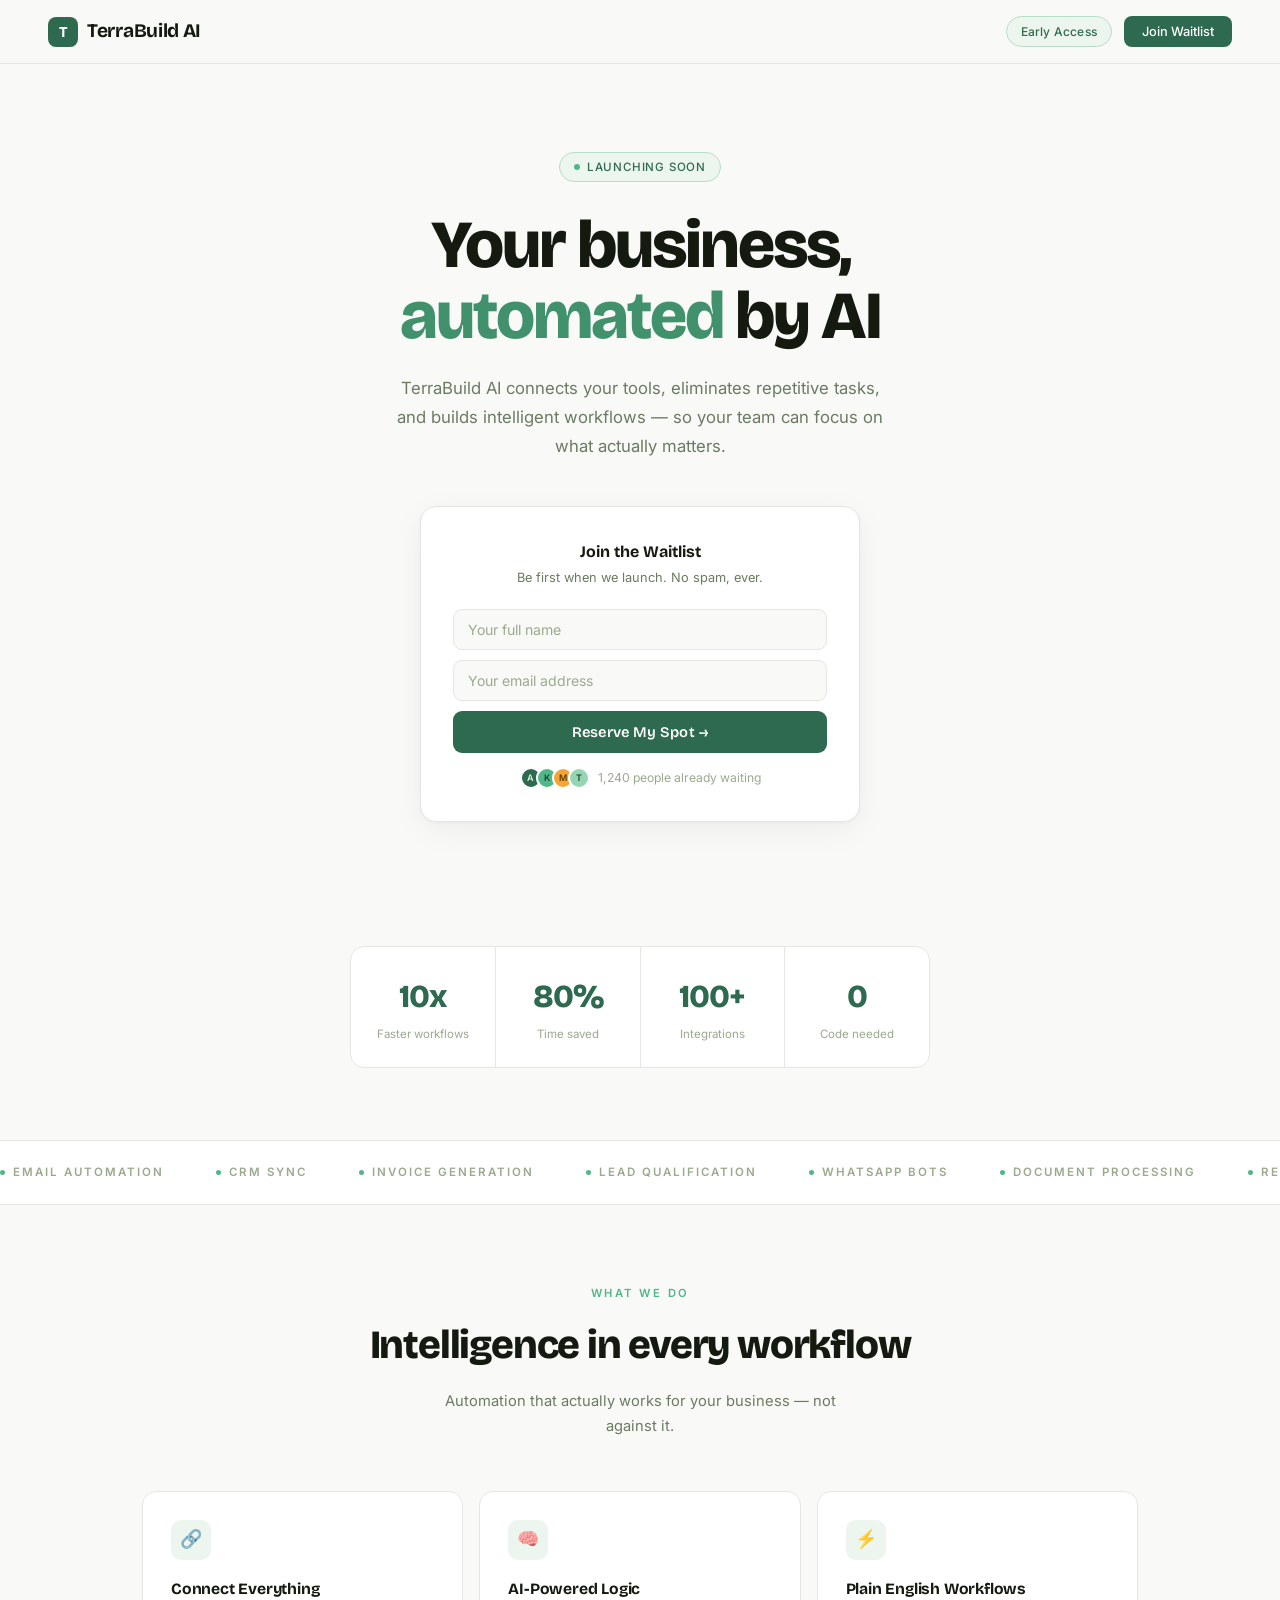
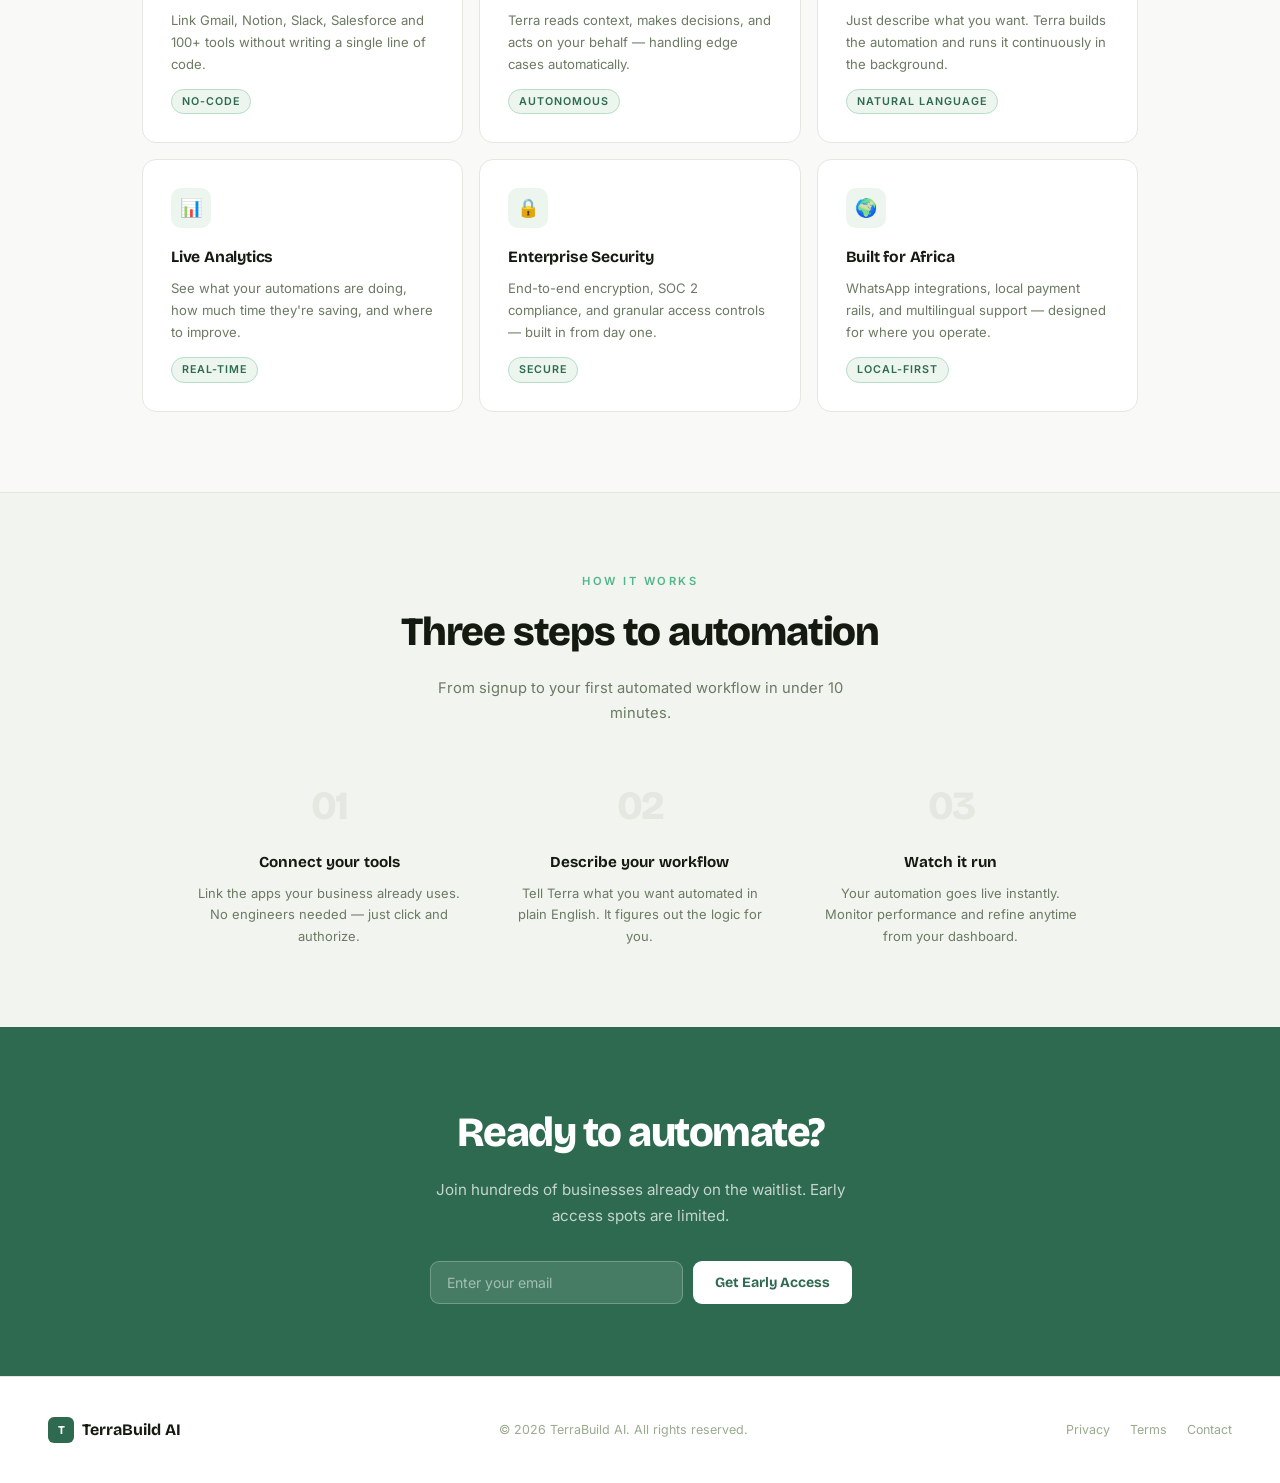
==== index.html @ 0f8e28dc "Add files via upload" ====
<!DOCTYPE html>
<html lang="en">
<head>
<meta charset="UTF-8">
<meta name="viewport" content="width=device-width, initial-scale=1.0">
<title>TerraBuild AI</title>
<link href="https://fonts.googleapis.com/css2?family=Inter:wght@300;400;500;600&family=Bricolage+Grotesque:wght@400;500;600;700;800&display=swap" rel="stylesheet">
<link rel="stylesheet" type="text/css" href="style.css">
</head>
<body>

<!-- NAV -->
<nav>
  <div class="logo">
    <div class="logo-mark">T</div>
    TerraBuild AI
  </div>
  <div class="nav-right">
    <div class="nav-badge">Early Access</div>
    <button class="nav-cta" onclick="document.getElementById('nameInput').focus()">Join Waitlist</button>
  </div>
</nav>

<!-- HERO -->
<section class="hero">
  <div class="hero-eyebrow">
    <span class="eyebrow-dot"></span>
    Launching Soon
  </div>
  <h1>Your business,<br><em>automated</em> by AI</h1>
  <p class="hero-sub">TerraBuild AI connects your tools, eliminates repetitive tasks, and builds intelligent workflows — so your team can focus on what actually matters.</p>

  <div class="waitlist">
    <div id="formContent">
      <div class="wl-title">Join the Waitlist</div>
      <div class="wl-sub">Be first when we launch. No spam, ever.</div>
      <input class="wl-input" type="text" id="nameInput" placeholder="Your full name" />
      <input class="wl-input" type="email" id="emailInput" placeholder="Your email address" />
      <button class="wl-btn" onclick="joinWaitlist()">Reserve My Spot →</button>
      <div class="wl-proof">
        <div class="avs">
          <div class="av av1">A</div>
          <div class="av av2">K</div>
          <div class="av av3">M</div>
          <div class="av av4">T</div>
        </div>
        <span id="countDisplay">1,240 people already waiting</span>
      </div>
    </div>
    <div class="success" id="successMsg">
      <div class="success-icon">🌱</div>
      <h3>You're on the list!</h3>
      <p>Welcome to TerraBuild AI. We'll reach out as soon as early access is ready for you.</p>
    </div>
  </div>
</section>

<!-- STATS -->
<div class="stats">
  <div class="stat"><div class="stat-n">10x</div><div class="stat-l">Faster workflows</div></div>
  <div class="stat"><div class="stat-n">80%</div><div class="stat-l">Time saved</div></div>
  <div class="stat"><div class="stat-n">100+</div><div class="stat-l">Integrations</div></div>
  <div class="stat"><div class="stat-n">0</div><div class="stat-l">Code needed</div></div>
</div>

<!-- LOGOS MARQUEE -->
<div class="logos-row">
  <div class="logos-track">
    <div class="logo-chip"><span class="lc-dot"></span>Email Automation</div>
    <div class="logo-chip"><span class="lc-dot"></span>CRM Sync</div>
    <div class="logo-chip"><span class="lc-dot"></span>Invoice Generation</div>
    <div class="logo-chip"><span class="lc-dot"></span>Lead Qualification</div>
    <div class="logo-chip"><span class="lc-dot"></span>WhatsApp Bots</div>
    <div class="logo-chip"><span class="lc-dot"></span>Document Processing</div>
    <div class="logo-chip"><span class="lc-dot"></span>Report Scheduling</div>
    <div class="logo-chip"><span class="lc-dot"></span>Payment Automation</div>
    <div class="logo-chip"><span class="lc-dot"></span>Data Extraction</div>
    <div class="logo-chip"><span class="lc-dot"></span>Slack Alerts</div>
    <div class="logo-chip"><span class="lc-dot"></span>Email Automation</div>
    <div class="logo-chip"><span class="lc-dot"></span>CRM Sync</div>
    <div class="logo-chip"><span class="lc-dot"></span>Invoice Generation</div>
    <div class="logo-chip"><span class="lc-dot"></span>Lead Qualification</div>
    <div class="logo-chip"><span class="lc-dot"></span>WhatsApp Bots</div>
    <div class="logo-chip"><span class="lc-dot"></span>Document Processing</div>
    <div class="logo-chip"><span class="lc-dot"></span>Report Scheduling</div>
    <div class="logo-chip"><span class="lc-dot"></span>Payment Automation</div>
    <div class="logo-chip"><span class="lc-dot"></span>Data Extraction</div>
    <div class="logo-chip"><span class="lc-dot"></span>Slack Alerts</div>
  </div>
</div>

<!-- FEATURES -->
<section class="features">
  <div class="section-tag">What we do</div>
  <div class="section-h">Intelligence in every workflow</div>
  <div class="section-p">Automation that actually works for your business — not against it.</div>
  <div class="grid">
    <div class="card">
      <div class="card-icon">🔗</div>
      <h3>Connect Everything</h3>
      <p>Link Gmail, Notion, Slack, Salesforce and 100+ tools without writing a single line of code.</p>
      <span class="card-tag">No-code</span>
    </div>
    <div class="card">
      <div class="card-icon">🧠</div>
      <h3>AI-Powered Logic</h3>
      <p>Terra reads context, makes decisions, and acts on your behalf — handling edge cases automatically.</p>
      <span class="card-tag">Autonomous</span>
    </div>
    <div class="card">
      <div class="card-icon">⚡</div>
      <h3>Plain English Workflows</h3>
      <p>Just describe what you want. Terra builds the automation and runs it continuously in the background.</p>
      <span class="card-tag">Natural Language</span>
    </div>
    <div class="card">
      <div class="card-icon">📊</div>
      <h3>Live Analytics</h3>
      <p>See what your automations are doing, how much time they're saving, and where to improve.</p>
      <span class="card-tag">Real-time</span>
    </div>
    <div class="card">
      <div class="card-icon">🔒</div>
      <h3>Enterprise Security</h3>
      <p>End-to-end encryption, SOC 2 compliance, and granular access controls — built in from day one.</p>
      <span class="card-tag">Secure</span>
    </div>
    <div class="card">
      <div class="card-icon">🌍</div>
      <h3>Built for Africa</h3>
      <p>WhatsApp integrations, local payment rails, and multilingual support — designed for where you operate.</p>
      <span class="card-tag">Local-first</span>
    </div>
  </div>
</section>

<!-- HOW IT WORKS -->
<section class="how">
  <div class="section-tag" style="text-align:center">How it works</div>
  <div class="section-h">Three steps to automation</div>
  <div class="section-p" style="margin-bottom:48px">From signup to your first automated workflow in under 10 minutes.</div>
  <div class="steps">
    <div class="step">
      <div class="step-num">01</div>
      <h4>Connect your tools</h4>
      <p>Link the apps your business already uses. No engineers needed — just click and authorize.</p>
    </div>
    <div class="step">
      <div class="step-num">02</div>
      <h4>Describe your workflow</h4>
      <p>Tell Terra what you want automated in plain English. It figures out the logic for you.</p>
    </div>
    <div class="step">
      <div class="step-num">03</div>
      <h4>Watch it run</h4>
      <p>Your automation goes live instantly. Monitor performance and refine anytime from your dashboard.</p>
    </div>
  </div>
</section>

<!-- CTA BAND -->
<section class="cta-band">
  <h2>Ready to automate?</h2>
  <p>Join hundreds of businesses already on the waitlist. Early access spots are limited.</p>
  <div class="cta-input-row">
    <input class="cta-input" type="email" id="ctaEmail" placeholder="Enter your email" />
    <button class="cta-go" onclick="joinCTA()">Get Early Access</button>
  </div>
  <p id="ctaMsg" style="margin-top:14px;font-size:0.8rem;color:rgba(255,255,255,0.7);display:none">✓ You're on the list!</p>
</section>

<!-- FOOTER -->
<footer>
  <div class="ft-logo">
    <div class="ft-logo-mark">T</div>
    TerraBuild AI
  </div>
  <p>© 2026 TerraBuild AI. All rights reserved.</p>
  <div class="ft-links">
    <a href="#">Privacy</a>
    <a href="#">Terms</a>
    <a href="#">Contact</a>
  </div>
</footer>

<script src="script.js"></script>
</body>
</html>
---- style.css ----
*{margin:0;padding:0;box-sizing:border-box}
:root{
  --bg:#f9faf8;
  --surface:#ffffff;
  --surface2:#f2f4f0;
  --border:#e4e8e0;
  --text:#141a10;
  --muted:#6b7a62;
  --faint:#9aaa8e;
  --accent:#2d6a4f;
  --accent-light:#52b788;
  --accent-bg:#edf5ef;
  --accent-mid:#40916c;
  --warm:#f4a535;
  --warm-bg:#fef6e4;
}
body{background:var(--bg);color:var(--text);font-family:'Inter',sans-serif;font-weight:400;overflow-x:hidden;line-height:1.6}

/* NAV */
nav{position:sticky;top:0;z-index:100;background:rgba(249,250,248,0.92);backdrop-filter:blur(16px);border-bottom:1px solid var(--border);padding:0 48px;height:64px;display:flex;align-items:center;justify-content:space-between}
.logo{font-family:'Bricolage Grotesque',sans-serif;font-weight:700;font-size:1.2rem;color:var(--text);display:flex;align-items:center;gap:9px;letter-spacing:-0.3px}
.logo-mark{width:30px;height:30px;background:var(--accent);border-radius:8px;display:flex;align-items:center;justify-content:center;color:#fff;font-size:15px;font-weight:700}
.nav-right{display:flex;align-items:center;gap:12px}
.nav-badge{background:var(--accent-bg);color:var(--accent);border:1px solid #b7ddc8;padding:5px 14px;border-radius:999px;font-size:0.75rem;font-weight:500;letter-spacing:0.2px}
.nav-cta{background:var(--accent);color:#fff;border:none;padding:8px 18px;border-radius:8px;font-family:'Inter',sans-serif;font-size:0.8rem;font-weight:500;cursor:pointer;transition:background 0.2s}
.nav-cta:hover{background:var(--accent-mid)}

/* HERO */
.hero{max-width:780px;margin:0 auto;padding:88px 32px 64px;text-align:center}
.hero-eyebrow{display:inline-flex;align-items:center;gap:7px;background:var(--accent-bg);border:1px solid #b7ddc8;color:var(--accent);padding:5px 14px;border-radius:999px;font-size:0.72rem;font-weight:500;letter-spacing:0.8px;text-transform:uppercase;margin-bottom:28px}
.eyebrow-dot{width:6px;height:6px;background:var(--accent-light);border-radius:50%;animation:pulse 2s ease-in-out infinite}
@keyframes pulse{0%,100%{opacity:1;transform:scale(1)}50%{opacity:0.5;transform:scale(0.8)}}
h1{font-family:'Bricolage Grotesque',sans-serif;font-weight:800;font-size:clamp(2.6rem,6vw,4.2rem);line-height:1.05;letter-spacing:-2px;color:var(--text);margin-bottom:22px}
h1 em{font-style:normal;color:var(--accent-mid)}
.hero-sub{font-size:1.05rem;color:var(--muted);max-width:500px;margin:0 auto 44px;line-height:1.75;font-weight:400}

/* WAITLIST */
.waitlist{background:var(--surface);border:1px solid var(--border);border-radius:16px;padding:32px;max-width:440px;margin:0 auto;box-shadow:0 1px 3px rgba(0,0,0,0.04),0 8px 32px rgba(0,0,0,0.05)}
.wl-title{font-family:'Bricolage Grotesque',sans-serif;font-weight:700;font-size:1rem;color:var(--text);margin-bottom:4px}
.wl-sub{font-size:0.8rem;color:var(--muted);margin-bottom:20px}
.wl-input{width:100%;background:var(--bg);border:1px solid var(--border);border-radius:9px;padding:11px 14px;font-family:'Inter',sans-serif;font-size:0.88rem;color:var(--text);outline:none;transition:border-color 0.2s,box-shadow 0.2s;margin-bottom:10px;display:block}
.wl-input:focus{border-color:var(--accent-light);box-shadow:0 0 0 3px rgba(82,183,136,0.15)}
.wl-input::placeholder{color:var(--faint)}
.wl-btn{width:100%;background:var(--accent);color:#fff;border:none;border-radius:9px;padding:12px;font-family:'Bricolage Grotesque',sans-serif;font-weight:600;font-size:0.92rem;cursor:pointer;transition:background 0.2s,transform 0.15s;letter-spacing:0.1px}
.wl-btn:hover{background:var(--accent-mid);transform:translateY(-1px)}
.wl-btn:active{transform:translateY(0)}
.wl-proof{margin-top:14px;display:flex;align-items:center;justify-content:center;gap:8px;font-size:0.76rem;color:var(--faint)}
.avs{display:flex}
.av{width:22px;height:22px;border-radius:50%;border:2px solid var(--surface);font-size:9px;display:flex;align-items:center;justify-content:center;font-weight:600;margin-left:-6px}
.av:first-child{margin-left:0}
.av1{background:#2d6a4f;color:#d8f3dc}
.av2{background:#52b788;color:#1b4332}
.av3{background:#f4a535;color:#5c3d02}
.av4{background:#95d5b2;color:#1b4332}
.success{display:none;text-align:center;padding:8px 0;animation:fadeUp 0.4s ease both}
.success-icon{font-size:2.2rem;margin-bottom:12px}
.success h3{font-family:'Bricolage Grotesque',sans-serif;font-weight:700;color:var(--accent);margin-bottom:7px;font-size:1.05rem}
.success p{font-size:0.83rem;color:var(--muted);line-height:1.65}
@keyframes fadeUp{from{opacity:0;transform:translateY(12px)}to{opacity:1;transform:translateY(0)}}

/* STATS */
.stats{display:flex;justify-content:center;gap:0;max-width:580px;margin:60px auto 0;background:var(--surface);border:1px solid var(--border);border-radius:14px;overflow:hidden}
.stat{flex:1;text-align:center;padding:24px 16px;border-right:1px solid var(--border)}
.stat:last-child{border-right:none}
.stat-n{font-family:'Bricolage Grotesque',sans-serif;font-weight:800;font-size:2rem;letter-spacing:-1px;color:var(--accent)}
.stat-l{font-size:0.72rem;color:var(--faint);margin-top:3px;font-weight:400}

/* LOGOS ROW */
.logos-row{border-top:1px solid var(--border);border-bottom:1px solid var(--border);padding:22px 0;overflow:hidden;background:var(--surface);margin-top:72px}
.logos-track{display:flex;gap:52px;animation:marquee 22s linear infinite;white-space:nowrap;align-items:center}
.logo-chip{font-family:'Inter',sans-serif;font-size:0.72rem;font-weight:600;letter-spacing:2px;text-transform:uppercase;color:var(--faint);flex-shrink:0;display:flex;align-items:center;gap:8px}
.lc-dot{width:5px;height:5px;background:var(--accent-light);border-radius:50%}
@keyframes marquee{from{transform:translateX(0)}to{transform:translateX(-50%)}}

/* FEATURES */
.features{max-width:1060px;margin:0 auto;padding:80px 32px}
.section-tag{text-align:center;font-size:0.7rem;font-weight:600;letter-spacing:2.5px;text-transform:uppercase;color:var(--accent-light);margin-bottom:10px}
.section-h{text-align:center;font-family:'Bricolage Grotesque',sans-serif;font-weight:800;font-size:clamp(1.7rem,3.5vw,2.5rem);letter-spacing:-1.2px;color:var(--text);margin-bottom:12px}
.section-p{text-align:center;color:var(--muted);font-size:0.92rem;max-width:440px;margin:0 auto 52px;line-height:1.7}
.grid{display:grid;grid-template-columns:repeat(auto-fit,minmax(290px,1fr));gap:16px}
.card{background:var(--surface);border:1px solid var(--border);border-radius:14px;padding:28px;transition:box-shadow 0.2s,transform 0.2s,border-color 0.2s}
.card:hover{box-shadow:0 4px 24px rgba(45,106,79,0.08);transform:translateY(-3px);border-color:#b7ddc8}
.card-icon{width:40px;height:40px;border-radius:10px;background:var(--accent-bg);display:flex;align-items:center;justify-content:center;font-size:18px;margin-bottom:16px}
.card h3{font-family:'Bricolage Grotesque',sans-serif;font-weight:700;font-size:0.98rem;color:var(--text);margin-bottom:8px;letter-spacing:-0.2px}
.card p{font-size:0.82rem;color:var(--muted);line-height:1.68}
.card-tag{display:inline-block;margin-top:14px;font-size:0.67rem;font-weight:600;letter-spacing:1px;text-transform:uppercase;color:var(--accent);background:var(--accent-bg);padding:3px 10px;border-radius:999px;border:1px solid #b7ddc8}

/* HOW IT WORKS */
.how{background:var(--surface2);padding:80px 32px;border-top:1px solid var(--border)}
.steps{display:grid;grid-template-columns:repeat(auto-fit,minmax(220px,1fr));gap:32px;max-width:900px;margin:0 auto}
.step{text-align:center;padding:0 8px}
.step-num{font-family:'Bricolage Grotesque',sans-serif;font-weight:800;font-size:2.5rem;color:var(--border);letter-spacing:-2px;margin-bottom:12px}
.step h4{font-family:'Bricolage Grotesque',sans-serif;font-weight:700;font-size:0.95rem;color:var(--text);margin-bottom:8px}
.step p{font-size:0.81rem;color:var(--muted);line-height:1.65}

/* CTA BAND */
.cta-band{background:var(--accent);padding:72px 32px;text-align:center}
.cta-band h2{font-family:'Bricolage Grotesque',sans-serif;font-weight:800;font-size:clamp(1.8rem,4vw,2.6rem);color:#fff;letter-spacing:-1.5px;margin-bottom:12px}
.cta-band p{color:rgba(255,255,255,0.72);font-size:0.95rem;max-width:420px;margin:0 auto 32px;line-height:1.7}
.cta-input-row{display:flex;gap:10px;max-width:420px;margin:0 auto}
.cta-input{flex:1;background:rgba(255,255,255,0.12);border:1px solid rgba(255,255,255,0.25);border-radius:9px;padding:12px 16px;color:#fff;font-family:'Inter',sans-serif;font-size:0.88rem;outline:none}
.cta-input::placeholder{color:rgba(255,255,255,0.5)}
.cta-input:focus{border-color:rgba(255,255,255,0.6)}
.cta-go{background:#fff;color:var(--accent);border:none;border-radius:9px;padding:12px 22px;font-family:'Bricolage Grotesque',sans-serif;font-weight:700;font-size:0.88rem;cursor:pointer;white-space:nowrap;transition:opacity 0.2s}
.cta-go:hover{opacity:0.9}

/* FOOTER */
footer{background:var(--surface);border-top:1px solid var(--border);padding:40px 48px;display:flex;align-items:center;justify-content:space-between;flex-wrap:wrap;gap:16px}
.ft-logo{font-family:'Bricolage Grotesque',sans-serif;font-weight:700;font-size:1rem;color:var(--text);display:flex;align-items:center;gap:8px}
.ft-logo-mark{width:26px;height:26px;background:var(--accent);border-radius:6px;display:flex;align-items:center;justify-content:center;color:#fff;font-size:12px;font-weight:700}
footer p{font-size:0.78rem;color:var(--faint)}
.ft-links{display:flex;gap:20px}
.ft-links a{font-size:0.78rem;color:var(--faint);text-decoration:none}
.ft-links a:hover{color:var(--accent)}
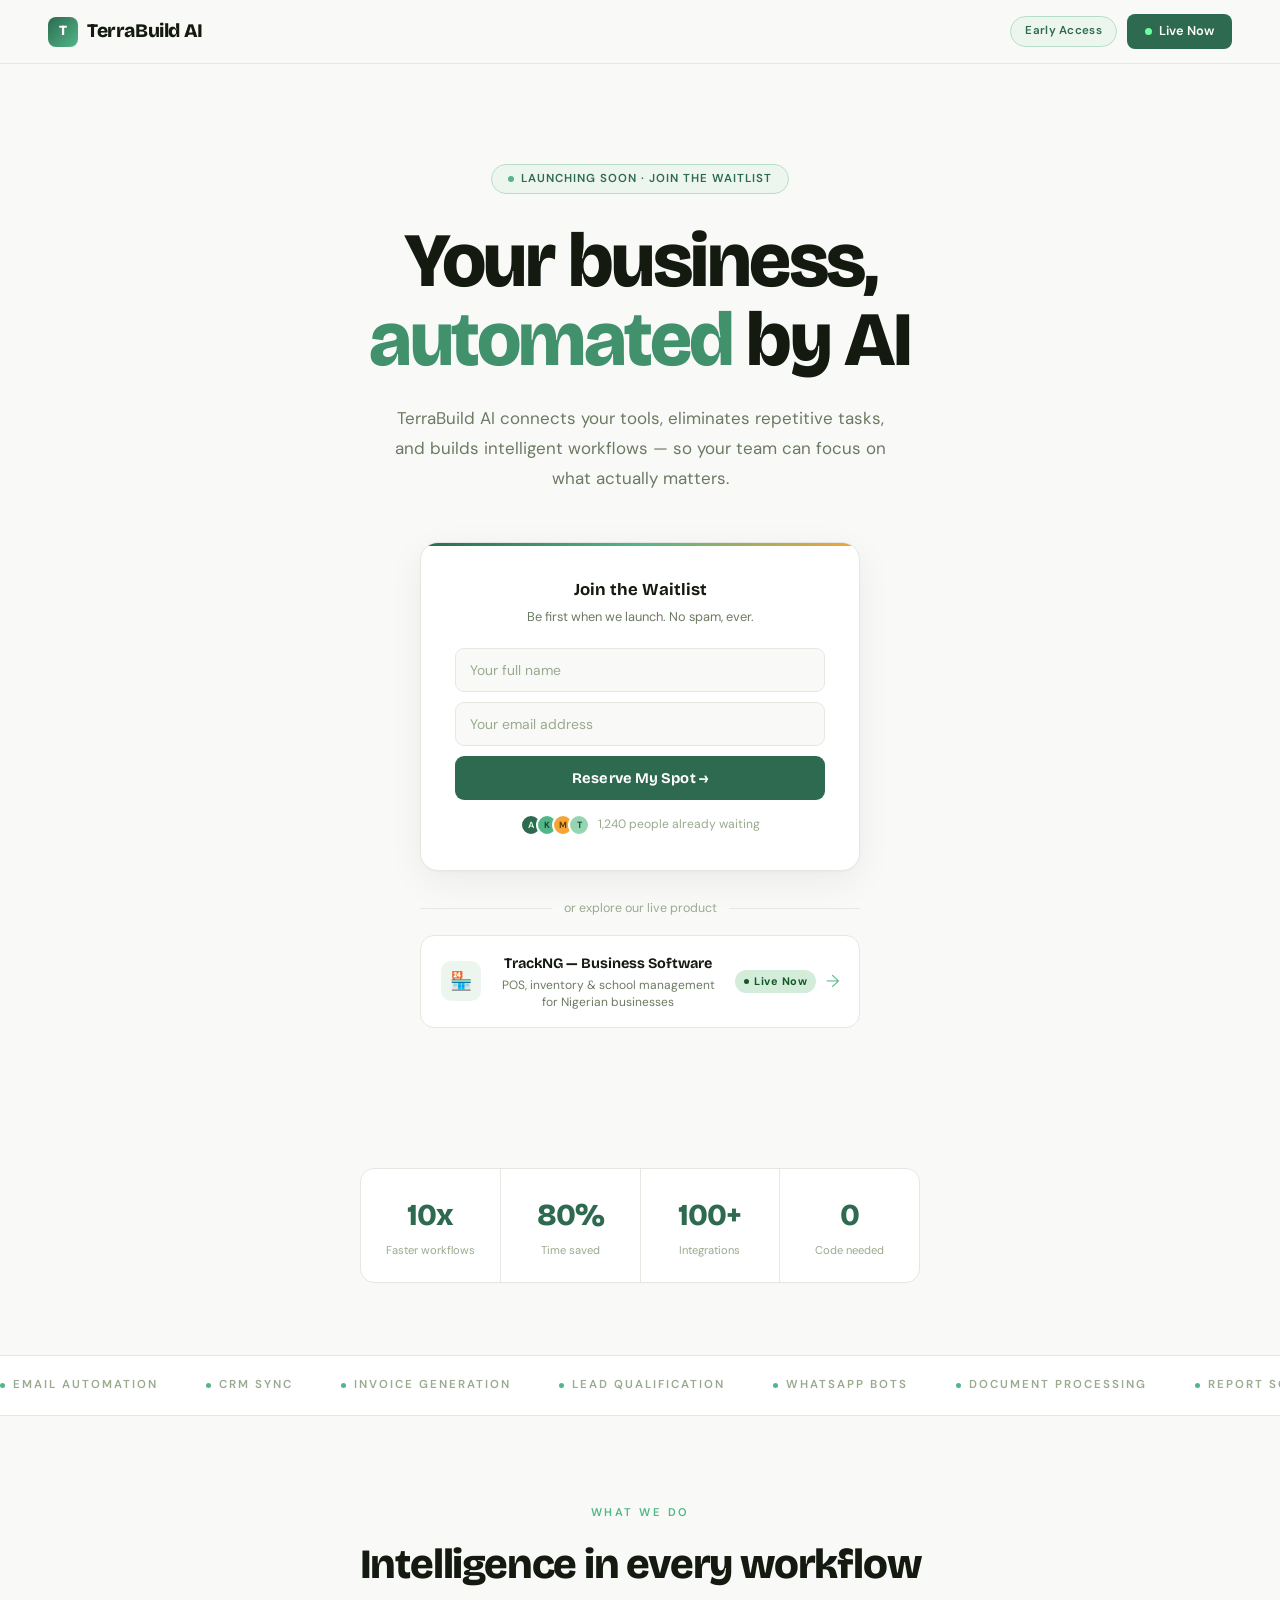
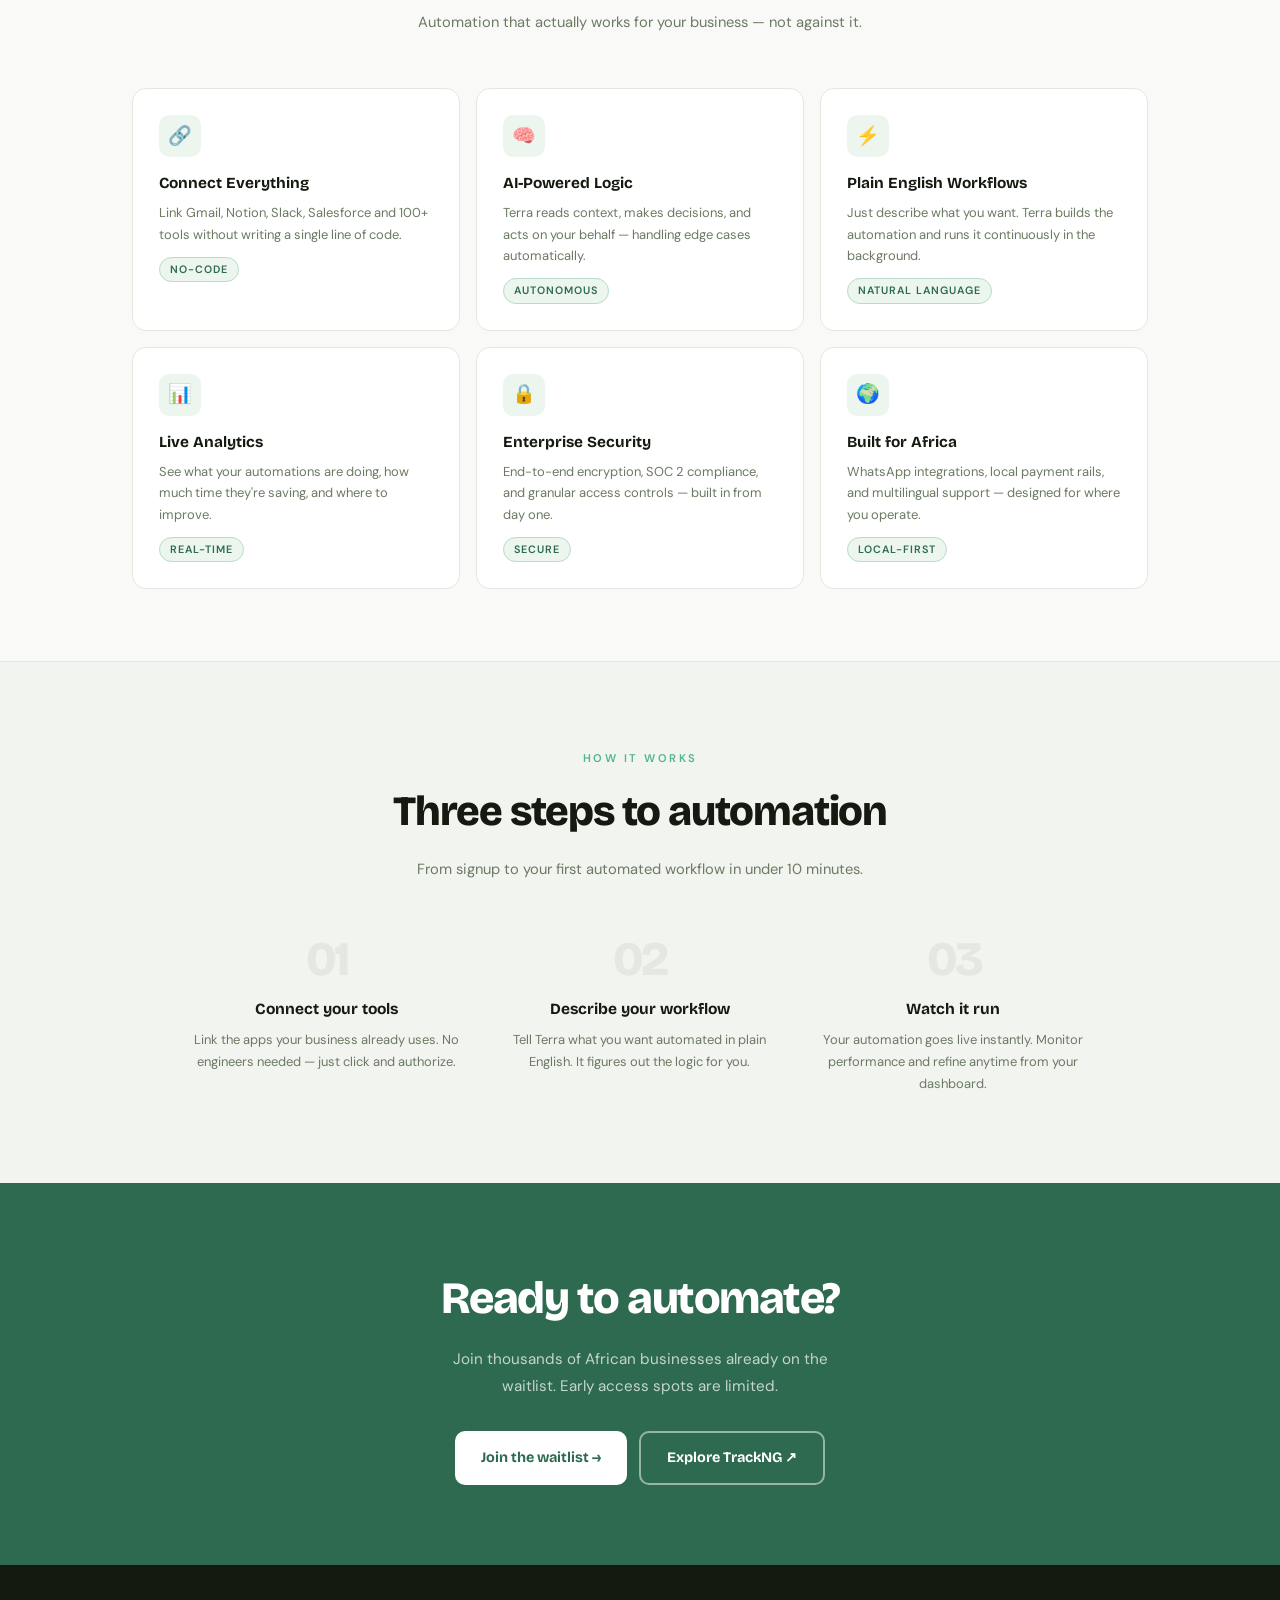
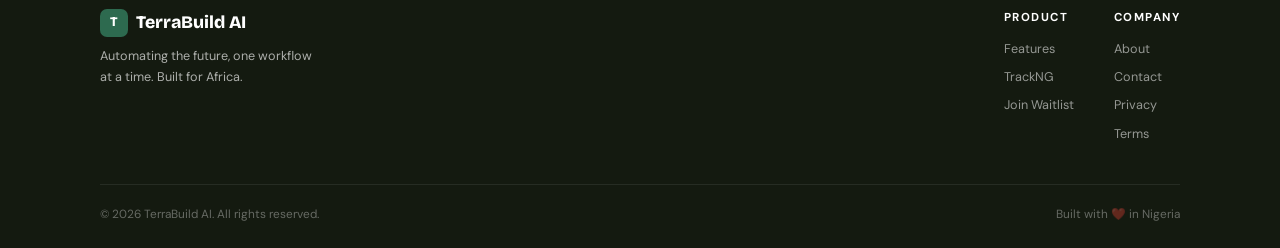
==== commit d7eb5daa: "Add files via upload" ====
--- a/index.html
+++ b/index.html
@@ -3,21 +3,172 @@
 <head>
 <meta charset="UTF-8">
 <meta name="viewport" content="width=device-width, initial-scale=1.0">
-<title>TerraBuild AI</title>
-<link href="https://fonts.googleapis.com/css2?family=Inter:wght@300;400;500;600&family=Bricolage+Grotesque:wght@400;500;600;700;800&display=swap" rel="stylesheet">
-<link rel="stylesheet" type="text/css" href="style.css">
+<title>TerraBuild AI — Automate Everything</title>
+<meta name="description" content="TerraBuild AI connects your tools, eliminates repetitive tasks, and builds intelligent workflows for African businesses.">
+<link href="https://fonts.googleapis.com/css2?family=Bricolage+Grotesque:wght@400;500;600;700;800&family=DM+Sans:wght@300;400;500&display=swap" rel="stylesheet">
+<style>
+*{margin:0;padding:0;box-sizing:border-box}
+:root{
+  --bg:#f9faf8;
+  --surface:#ffffff;
+  --surface2:#f2f4f0;
+  --border:#e4e8e0;
+  --text:#141a10;
+  --muted:#6b7a62;
+  --faint:#9aaa8e;
+  --accent:#2d6a4f;
+  --accent-light:#52b788;
+  --accent-bg:#edf5ef;
+  --accent-mid:#40916c;
+  --warm:#f4a535;
+  --warm-bg:#fef6e4;
+}
+html{scroll-behavior:smooth}
+body{background:var(--bg);color:var(--text);font-family:'DM Sans',sans-serif;font-weight:400;overflow-x:hidden;line-height:1.6;min-height:100vh}
+
+/* ── NAV ── */
+nav{position:sticky;top:0;z-index:100;background:rgba(249,250,248,0.93);backdrop-filter:blur(18px);border-bottom:1px solid var(--border);padding:0 48px;height:64px;display:flex;align-items:center;justify-content:space-between}
+.logo{font-family:'Bricolage Grotesque',sans-serif;font-weight:800;font-size:1.2rem;color:var(--text);display:flex;align-items:center;gap:9px;letter-spacing:-0.4px;text-decoration:none}
+.logo-mark{width:30px;height:30px;background:linear-gradient(135deg,var(--accent),var(--accent-light));border-radius:8px;display:flex;align-items:center;justify-content:center;color:#fff;font-size:14px;font-weight:800}
+.nav-right{display:flex;align-items:center;gap:10px}
+.nav-badge{background:var(--accent-bg);color:var(--accent);border:1px solid #b7ddc8;padding:5px 14px;border-radius:999px;font-size:0.72rem;font-weight:600;letter-spacing:.3px}
+.nav-live{background:var(--accent);color:#fff;padding:7px 18px;border-radius:8px;font-size:0.8rem;font-weight:600;text-decoration:none;transition:background .2s,transform .15s;display:flex;align-items:center;gap:7px}
+.nav-live:hover{background:var(--accent-mid);transform:translateY(-1px)}
+.live-dot{width:7px;height:7px;background:#6effa0;border-radius:50%;animation:blink 1.5s infinite}
+@keyframes blink{0%,100%{opacity:1}50%{opacity:0.3}}
+
+/* ── HERO ── */
+.hero{max-width:820px;margin:0 auto;padding:100px 32px 80px;text-align:center}
+.hero-eyebrow{display:inline-flex;align-items:center;gap:7px;background:var(--accent-bg);border:1px solid #b7ddc8;color:var(--accent);padding:5px 16px;border-radius:999px;font-size:0.72rem;font-weight:600;letter-spacing:1px;text-transform:uppercase;margin-bottom:28px;animation:fadeUp .6s ease both}
+.eyebrow-dot{width:6px;height:6px;background:var(--accent-light);border-radius:50%;animation:pulse 2s ease-in-out infinite}
+@keyframes pulse{0%,100%{opacity:1;transform:scale(1)}50%{opacity:0.4;transform:scale(0.75)}}
+h1{font-family:'Bricolage Grotesque',sans-serif;font-weight:800;font-size:clamp(2.8rem,7vw,4.8rem);line-height:1.02;letter-spacing:-2.5px;color:var(--text);margin-bottom:24px;animation:fadeUp .6s .08s ease both}
+h1 em{font-style:normal;color:var(--accent-mid)}
+.hero-sub{font-size:1.06rem;color:var(--muted);max-width:520px;margin:0 auto 48px;line-height:1.78;font-weight:400;animation:fadeUp .6s .16s ease both}
+@keyframes fadeUp{from{opacity:0;transform:translateY(18px)}to{opacity:1;transform:translateY(0)}}
+
+/* ── WAITLIST CARD ── */
+.wl-wrap{animation:fadeUp .6s .24s ease both;max-width:440px;margin:0 auto}
+.wl-card{background:var(--surface);border:1px solid var(--border);border-radius:18px;padding:34px;box-shadow:0 1px 3px rgba(0,0,0,0.04),0 10px 36px rgba(0,0,0,0.06);position:relative;overflow:hidden}
+.wl-card::before{content:'';position:absolute;top:0;left:0;right:0;height:3px;background:linear-gradient(90deg,var(--accent),var(--accent-light),var(--warm))}
+.wl-title{font-family:'Bricolage Grotesque',sans-serif;font-weight:700;font-size:1.05rem;color:var(--text);margin-bottom:4px}
+.wl-sub{font-size:0.8rem;color:var(--muted);margin-bottom:20px}
+.wl-input{width:100%;background:var(--bg);border:1px solid var(--border);border-radius:9px;padding:12px 14px;font-family:'DM Sans',sans-serif;font-size:0.87rem;color:var(--text);outline:none;transition:border-color .2s,box-shadow .2s;margin-bottom:10px;display:block}
+.wl-input:focus{border-color:var(--accent-light);box-shadow:0 0 0 3px rgba(82,183,136,0.14)}
+.wl-input::placeholder{color:var(--faint)}
+.wl-btn{width:100%;background:var(--accent);color:#fff;border:none;border-radius:9px;padding:13px;font-family:'Bricolage Grotesque',sans-serif;font-weight:700;font-size:0.92rem;cursor:pointer;transition:background .2s,transform .15s;letter-spacing:.1px}
+.wl-btn:hover{background:var(--accent-mid);transform:translateY(-1px)}
+.wl-proof{margin-top:14px;display:flex;align-items:center;justify-content:center;gap:8px;font-size:0.76rem;color:var(--faint)}
+.avs{display:flex}
+.av{width:22px;height:22px;border-radius:50%;border:2px solid var(--surface);font-size:9px;display:flex;align-items:center;justify-content:center;font-weight:700;margin-left:-6px}
+.av:first-child{margin-left:0}
+.av1{background:var(--accent);color:#d8f3dc}.av2{background:var(--accent-light);color:#1b4332}.av3{background:var(--warm);color:#5c3d02}.av4{background:#95d5b2;color:#1b4332}
+.wl-success{display:none;text-align:center;padding:10px 0;animation:fadeUp .4s ease both}
+.success-icon{font-size:2.4rem;margin-bottom:12px}
+.wl-success h3{font-family:'Bricolage Grotesque',sans-serif;font-weight:700;color:var(--accent);margin-bottom:7px}
+.wl-success p{font-size:0.83rem;color:var(--muted);line-height:1.65}
+
+/* ── DIVIDER ── */
+.or-divider{text-align:center;margin:28px 0 0;font-size:0.78rem;color:var(--faint);display:flex;align-items:center;gap:12px;max-width:440px;margin:28px auto 0}
+.or-divider::before,.or-divider::after{content:'';flex:1;height:1px;background:var(--border)}
+
+/* ── LIVE CTA ── */
+.live-cta-wrap{max-width:440px;margin:16px auto 0;animation:fadeUp .6s .32s ease both}
+.live-cta{display:flex;align-items:center;justify-content:space-between;background:var(--surface);border:1.5px solid var(--border);border-radius:14px;padding:16px 20px;text-decoration:none;transition:border-color .2s,box-shadow .2s,transform .2s;gap:12px}
+.live-cta:hover{border-color:var(--accent-light);box-shadow:0 6px 24px rgba(45,106,79,0.1);transform:translateY(-2px)}
+.live-cta-left{display:flex;align-items:center;gap:12px}
+.live-cta-icon{width:40px;height:40px;background:var(--accent-bg);border-radius:10px;display:flex;align-items:center;justify-content:center;font-size:18px;flex-shrink:0}
+.live-cta-text h4{font-family:'Bricolage Grotesque',sans-serif;font-weight:700;font-size:0.9rem;color:var(--text);margin-bottom:2px}
+.live-cta-text p{font-size:0.75rem;color:var(--muted);line-height:1.4}
+.live-pill{background:#d4edda;color:#155724;font-size:0.68rem;font-weight:700;padding:3px 9px;border-radius:999px;letter-spacing:.5px;white-space:nowrap;display:flex;align-items:center;gap:5px}
+.live-arrow{color:var(--accent-light);font-size:1.1rem;font-weight:300;flex-shrink:0}
+
+/* ── STATS ── */
+.stats{display:flex;justify-content:center;max-width:560px;margin:60px auto 0;background:var(--surface);border:1px solid var(--border);border-radius:14px;overflow:hidden;animation:fadeUp .6s .4s ease both}
+.stat{flex:1;text-align:center;padding:22px 14px;border-right:1px solid var(--border)}
+.stat:last-child{border-right:none}
+.stat-n{font-family:'Bricolage Grotesque',sans-serif;font-weight:800;font-size:1.9rem;letter-spacing:-1px;color:var(--accent)}
+.stat-l{font-size:0.7rem;color:var(--faint);margin-top:3px}
+
+/* ── MARQUEE ── */
+.marquee-wrap{border-top:1px solid var(--border);border-bottom:1px solid var(--border);padding:20px 0;overflow:hidden;background:var(--surface);margin-top:72px}
+.marquee-track{display:flex;gap:48px;animation:marquee 24s linear infinite;white-space:nowrap;align-items:center}
+.logo-chip{font-size:0.72rem;font-weight:600;letter-spacing:2px;text-transform:uppercase;color:var(--faint);flex-shrink:0;display:flex;align-items:center;gap:8px}
+.lc-dot{width:5px;height:5px;background:var(--accent-light);border-radius:50%}
+@keyframes marquee{from{transform:translateX(0)}to{transform:translateX(-50%)}}
+
+/* ── FEATURES PREVIEW ── */
+.features-preview{padding:88px 32px 72px;max-width:1080px;margin:0 auto}
+.section-eyebrow{text-align:center;font-size:0.7rem;font-weight:600;letter-spacing:2.5px;text-transform:uppercase;color:var(--accent-light);margin-bottom:10px}
+.section-h{text-align:center;font-family:'Bricolage Grotesque',sans-serif;font-weight:800;font-size:clamp(1.8rem,3.5vw,2.6rem);letter-spacing:-1.2px;color:var(--text);margin-bottom:12px}
+.section-p{text-align:center;color:var(--muted);font-size:0.92rem;max-width:460px;margin:0 auto 52px;line-height:1.75}
+.features-grid{display:grid;grid-template-columns:repeat(auto-fit,minmax(280px,1fr));gap:16px}
+.feat-card{background:var(--surface);border:1px solid var(--border);border-radius:14px;padding:26px;transition:box-shadow .2s,transform .2s,border-color .2s}
+.feat-card:hover{box-shadow:0 4px 20px rgba(45,106,79,0.08);transform:translateY(-3px);border-color:#b7ddc8}
+.feat-icon{width:42px;height:42px;border-radius:10px;background:var(--accent-bg);display:flex;align-items:center;justify-content:center;font-size:19px;margin-bottom:14px}
+.feat-card h3{font-family:'Bricolage Grotesque',sans-serif;font-weight:700;font-size:0.96rem;color:var(--text);margin-bottom:7px}
+.feat-card p{font-size:0.81rem;color:var(--muted);line-height:1.65}
+.feat-tag{display:inline-block;margin-top:12px;font-size:0.67rem;font-weight:600;letter-spacing:1px;text-transform:uppercase;color:var(--accent);background:var(--accent-bg);padding:3px 10px;border-radius:999px;border:1px solid #b7ddc8}
+
+/* ── HOW IT WORKS ── */
+.how{background:var(--surface2);border-top:1px solid var(--border);padding:88px 32px}
+.how-inner{max-width:900px;margin:0 auto}
+.steps-grid{display:grid;grid-template-columns:repeat(auto-fit,minmax(220px,1fr));gap:40px;margin-top:52px}
+.step{text-align:center}
+.step-num{font-family:'Bricolage Grotesque',sans-serif;font-weight:800;font-size:3rem;color:var(--border);letter-spacing:-3px;margin-bottom:14px;line-height:1}
+.step h4{font-family:'Bricolage Grotesque',sans-serif;font-weight:700;font-size:0.97rem;color:var(--text);margin-bottom:8px}
+.step p{font-size:0.81rem;color:var(--muted);line-height:1.68}
+
+/* ── BOTTOM CTA ── */
+.bottom-cta{background:var(--accent);padding:80px 32px;text-align:center}
+.bottom-cta h2{font-family:'Bricolage Grotesque',sans-serif;font-weight:800;font-size:clamp(1.9rem,4vw,2.8rem);color:#fff;letter-spacing:-1.5px;margin-bottom:12px}
+.bottom-cta p{color:rgba(255,255,255,0.72);font-size:0.95rem;max-width:420px;margin:0 auto 32px;line-height:1.75}
+.bottom-btn-row{display:flex;gap:12px;justify-content:center;flex-wrap:wrap}
+.btn{padding:13px 26px;border-radius:10px;font-family:'Bricolage Grotesque',sans-serif;font-weight:700;font-size:0.9rem;text-decoration:none;display:inline-flex;align-items:center;gap:8px;transition:all .2s;cursor:pointer;border:none}
+.btn-white{background:#fff;color:var(--accent)}
+.btn-white:hover{opacity:.92;transform:translateY(-1px)}
+.btn-outline-white{background:transparent;color:#fff;border:2px solid rgba(255,255,255,0.5)}
+.btn-outline-white:hover{background:rgba(255,255,255,0.1);border-color:#fff}
+
+/* ── FOOTER ── */
+footer{background:var(--text);color:rgba(255,255,255,0.65);padding:44px 48px 24px}
+.footer-inner{max-width:1080px;margin:0 auto;display:flex;justify-content:space-between;align-items:flex-start;flex-wrap:wrap;gap:28px;margin-bottom:32px}
+.footer-brand{font-family:'Bricolage Grotesque',sans-serif;font-weight:800;font-size:1.1rem;color:#fff;display:flex;align-items:center;gap:8px;text-decoration:none}
+.ft-logo-mark{width:28px;height:28px;background:var(--accent);border-radius:7px;display:flex;align-items:center;justify-content:center;color:#fff;font-size:13px;font-weight:800}
+.footer-desc{font-size:0.79rem;margin-top:8px;line-height:1.7;max-width:220px}
+.footer-links{display:flex;gap:40px;flex-wrap:wrap}
+.fl-group h4{font-size:0.72rem;font-weight:700;color:#fff;letter-spacing:1.5px;text-transform:uppercase;margin-bottom:12px}
+.fl-group a{display:block;font-size:0.79rem;color:rgba(255,255,255,0.55);text-decoration:none;margin-bottom:8px;transition:color .2s}
+.fl-group a:hover{color:#fff}
+.footer-bottom{max-width:1080px;margin:0 auto;padding-top:20px;border-top:1px solid rgba(255,255,255,0.08);display:flex;justify-content:space-between;align-items:center;flex-wrap:wrap;gap:10px;font-size:0.74rem;color:rgba(255,255,255,0.35)}
+
+/* ── RESPONSIVE ── */
+@media(max-width:768px){
+  nav{padding:0 20px}
+  .hero{padding:72px 20px 60px}
+  h1{letter-spacing:-1.5px}
+  .stats{flex-wrap:wrap}
+  .stat{min-width:50%;border-bottom:1px solid var(--border)}
+  footer{padding:36px 20px 20px}
+  .footer-inner{flex-direction:column}
+  .footer-bottom{flex-direction:column;text-align:center}
+}
+</style>
 </head>
 <body>
 
 <!-- NAV -->
 <nav>
-  <div class="logo">
+  <a class="logo" href="index.html">
     <div class="logo-mark">T</div>
     TerraBuild AI
-  </div>
+  </a>
   <div class="nav-right">
     <div class="nav-badge">Early Access</div>
-    <button class="nav-cta" onclick="document.getElementById('nameInput').focus()">Join Waitlist</button>
+    <a href="tracksalesng.html" class="nav-live">
+      <span class="live-dot"></span>
+      Live Now
+    </a>
   </div>
 </nav>
 
@@ -25,33 +176,53 @@
 <section class="hero">
   <div class="hero-eyebrow">
     <span class="eyebrow-dot"></span>
-    Launching Soon
+    Launching Soon · Join the Waitlist
   </div>
   <h1>Your business,<br><em>automated</em> by AI</h1>
   <p class="hero-sub">TerraBuild AI connects your tools, eliminates repetitive tasks, and builds intelligent workflows — so your team can focus on what actually matters.</p>
 
-  <div class="waitlist">
-    <div id="formContent">
-      <div class="wl-title">Join the Waitlist</div>
-      <div class="wl-sub">Be first when we launch. No spam, ever.</div>
-      <input class="wl-input" type="text" id="nameInput" placeholder="Your full name" />
-      <input class="wl-input" type="email" id="emailInput" placeholder="Your email address" />
-      <button class="wl-btn" onclick="joinWaitlist()">Reserve My Spot →</button>
-      <div class="wl-proof">
-        <div class="avs">
-          <div class="av av1">A</div>
-          <div class="av av2">K</div>
-          <div class="av av3">M</div>
-          <div class="av av4">T</div>
+  <!-- WAITLIST -->
+  <div class="wl-wrap">
+    <div class="wl-card">
+      <div id="formContent">
+        <div class="wl-title">Join the Waitlist</div>
+        <div class="wl-sub">Be first when we launch. No spam, ever.</div>
+        <input class="wl-input" type="text" id="nameInput" placeholder="Your full name" />
+        <input class="wl-input" type="email" id="emailInput" placeholder="Your email address" />
+        <button class="wl-btn" onclick="joinWaitlist()">Reserve My Spot →</button>
+        <div class="wl-proof">
+          <div class="avs">
+            <div class="av av1">A</div><div class="av av2">K</div><div class="av av3">M</div><div class="av av4">T</div>
+          </div>
+          <span id="countDisplay">1,240 people already waiting</span>
         </div>
-        <span id="countDisplay">1,240 people already waiting</span>
-      </div>
-    </div>
-    <div class="success" id="successMsg">
-      <div class="success-icon">🌱</div>
-      <h3>You're on the list!</h3>
-      <p>Welcome to TerraBuild AI. We'll reach out as soon as early access is ready for you.</p>
-    </div>
+      </div>
+      <div class="wl-success" id="successMsg">
+        <div class="success-icon">🌱</div>
+        <h3>You're on the list!</h3>
+        <p>Welcome to TerraBuild AI. We'll reach out as soon as early access is ready for you.</p>
+      </div>
+    </div>
+  </div>
+
+  <!-- OR DIVIDER -->
+  <div class="or-divider">or explore our live product</div>
+
+  <!-- LIVE CTA CARD -->
+  <div class="live-cta-wrap">
+    <a href="tracksalesng.html" class="live-cta">
+      <div class="live-cta-left">
+        <div class="live-cta-icon">🏪</div>
+        <div class="live-cta-text">
+          <h4>TrackNG — Business Software</h4>
+          <p>POS, inventory & school management for Nigerian businesses</p>
+        </div>
+      </div>
+      <div style="display:flex;align-items:center;gap:10px;flex-shrink:0">
+        <span class="live-pill"><span style="width:5px;height:5px;background:#155724;border-radius:50%;display:inline-block"></span> Live Now</span>
+        <span class="live-arrow">→</span>
+      </div>
+    </a>
   </div>
 </section>
 
@@ -63,9 +234,9 @@
   <div class="stat"><div class="stat-n">0</div><div class="stat-l">Code needed</div></div>
 </div>
 
-<!-- LOGOS MARQUEE -->
-<div class="logos-row">
-  <div class="logos-track">
+<!-- MARQUEE -->
+<div class="marquee-wrap">
+  <div class="marquee-track">
     <div class="logo-chip"><span class="lc-dot"></span>Email Automation</div>
     <div class="logo-chip"><span class="lc-dot"></span>CRM Sync</div>
     <div class="logo-chip"><span class="lc-dot"></span>Invoice Generation</div>
@@ -89,100 +260,132 @@
   </div>
 </div>
 
-<!-- FEATURES -->
-<section class="features">
-  <div class="section-tag">What we do</div>
+<!-- FEATURES PREVIEW -->
+<section class="features-preview">
+  <div class="section-eyebrow">What we do</div>
   <div class="section-h">Intelligence in every workflow</div>
   <div class="section-p">Automation that actually works for your business — not against it.</div>
-  <div class="grid">
-    <div class="card">
-      <div class="card-icon">🔗</div>
+  <div class="features-grid">
+    <div class="feat-card">
+      <div class="feat-icon">🔗</div>
       <h3>Connect Everything</h3>
       <p>Link Gmail, Notion, Slack, Salesforce and 100+ tools without writing a single line of code.</p>
-      <span class="card-tag">No-code</span>
-    </div>
-    <div class="card">
-      <div class="card-icon">🧠</div>
+      <span class="feat-tag">No-code</span>
+    </div>
+    <div class="feat-card">
+      <div class="feat-icon">🧠</div>
       <h3>AI-Powered Logic</h3>
       <p>Terra reads context, makes decisions, and acts on your behalf — handling edge cases automatically.</p>
-      <span class="card-tag">Autonomous</span>
-    </div>
-    <div class="card">
-      <div class="card-icon">⚡</div>
+      <span class="feat-tag">Autonomous</span>
+    </div>
+    <div class="feat-card">
+      <div class="feat-icon">⚡</div>
       <h3>Plain English Workflows</h3>
       <p>Just describe what you want. Terra builds the automation and runs it continuously in the background.</p>
-      <span class="card-tag">Natural Language</span>
-    </div>
-    <div class="card">
-      <div class="card-icon">📊</div>
+      <span class="feat-tag">Natural Language</span>
+    </div>
+    <div class="feat-card">
+      <div class="feat-icon">📊</div>
       <h3>Live Analytics</h3>
       <p>See what your automations are doing, how much time they're saving, and where to improve.</p>
-      <span class="card-tag">Real-time</span>
-    </div>
-    <div class="card">
-      <div class="card-icon">🔒</div>
+      <span class="feat-tag">Real-time</span>
+    </div>
+    <div class="feat-card">
+      <div class="feat-icon">🔒</div>
       <h3>Enterprise Security</h3>
       <p>End-to-end encryption, SOC 2 compliance, and granular access controls — built in from day one.</p>
-      <span class="card-tag">Secure</span>
-    </div>
-    <div class="card">
-      <div class="card-icon">🌍</div>
+      <span class="feat-tag">Secure</span>
+    </div>
+    <div class="feat-card">
+      <div class="feat-icon">🌍</div>
       <h3>Built for Africa</h3>
       <p>WhatsApp integrations, local payment rails, and multilingual support — designed for where you operate.</p>
-      <span class="card-tag">Local-first</span>
+      <span class="feat-tag">Local-first</span>
     </div>
   </div>
 </section>
 
 <!-- HOW IT WORKS -->
 <section class="how">
-  <div class="section-tag" style="text-align:center">How it works</div>
-  <div class="section-h">Three steps to automation</div>
-  <div class="section-p" style="margin-bottom:48px">From signup to your first automated workflow in under 10 minutes.</div>
-  <div class="steps">
-    <div class="step">
-      <div class="step-num">01</div>
-      <h4>Connect your tools</h4>
-      <p>Link the apps your business already uses. No engineers needed — just click and authorize.</p>
-    </div>
-    <div class="step">
-      <div class="step-num">02</div>
-      <h4>Describe your workflow</h4>
-      <p>Tell Terra what you want automated in plain English. It figures out the logic for you.</p>
-    </div>
-    <div class="step">
-      <div class="step-num">03</div>
-      <h4>Watch it run</h4>
-      <p>Your automation goes live instantly. Monitor performance and refine anytime from your dashboard.</p>
+  <div class="how-inner">
+    <div class="section-eyebrow">How it works</div>
+    <div class="section-h">Three steps to automation</div>
+    <div class="section-p" style="margin-bottom:0">From signup to your first automated workflow in under 10 minutes.</div>
+    <div class="steps-grid">
+      <div class="step">
+        <div class="step-num">01</div>
+        <h4>Connect your tools</h4>
+        <p>Link the apps your business already uses. No engineers needed — just click and authorize.</p>
+      </div>
+      <div class="step">
+        <div class="step-num">02</div>
+        <h4>Describe your workflow</h4>
+        <p>Tell Terra what you want automated in plain English. It figures out the logic for you.</p>
+      </div>
+      <div class="step">
+        <div class="step-num">03</div>
+        <h4>Watch it run</h4>
+        <p>Your automation goes live instantly. Monitor performance and refine anytime from your dashboard.</p>
+      </div>
     </div>
   </div>
 </section>
 
-<!-- CTA BAND -->
-<section class="cta-band">
+<!-- BOTTOM CTA -->
+<section class="bottom-cta">
   <h2>Ready to automate?</h2>
-  <p>Join hundreds of businesses already on the waitlist. Early access spots are limited.</p>
-  <div class="cta-input-row">
-    <input class="cta-input" type="email" id="ctaEmail" placeholder="Enter your email" />
-    <button class="cta-go" onclick="joinCTA()">Get Early Access</button>
-  </div>
-  <p id="ctaMsg" style="margin-top:14px;font-size:0.8rem;color:rgba(255,255,255,0.7);display:none">✓ You're on the list!</p>
+  <p>Join thousands of African businesses already on the waitlist. Early access spots are limited.</p>
+  <div class="bottom-btn-row">
+    <button class="btn btn-white" onclick="document.getElementById('nameInput').scrollIntoView({behavior:'smooth'});document.getElementById('nameInput').focus()">Join the waitlist →</button>
+    <a href="tracksalesng.html" class="btn btn-outline-white">Explore TrackNG ↗</a>
+  </div>
 </section>
 
 <!-- FOOTER -->
 <footer>
-  <div class="ft-logo">
-    <div class="ft-logo-mark">T</div>
-    TerraBuild AI
-  </div>
-  <p>© 2026 TerraBuild AI. All rights reserved.</p>
-  <div class="ft-links">
-    <a href="#">Privacy</a>
-    <a href="#">Terms</a>
-    <a href="#">Contact</a>
+  <div class="footer-inner">
+    <div>
+      <a class="footer-brand" href="index.html">
+        <div class="ft-logo-mark">T</div>
+        TerraBuild AI
+      </a>
+      <p class="footer-desc">Automating the future, one workflow at a time. Built for Africa.</p>
+    </div>
+    <div class="footer-links">
+      <div class="fl-group">
+        <h4>Product</h4>
+        <a href="#features">Features</a>
+        <a href="tracksalesng.html">TrackNG</a>
+        <a href="#waitlist">Join Waitlist</a>
+      </div>
+      <div class="fl-group">
+        <h4>Company</h4>
+        <a href="#">About</a>
+        <a href="#">Contact</a>
+        <a href="#">Privacy</a>
+        <a href="#">Terms</a>
+      </div>
+    </div>
+  </div>
+  <div class="footer-bottom">
+    <span>© 2026 TerraBuild AI. All rights reserved.</span>
+    <span>Built with ❤️ in Nigeria</span>
   </div>
 </footer>
 
-<script src="script.js"></script>
+<script>
+let count = 1240;
+function joinWaitlist(){
+  const name = document.getElementById('nameInput').value.trim();
+  const email = document.getElementById('emailInput').value.trim();
+  if(!name){document.getElementById('nameInput').style.borderColor='#e07b54';document.getElementById('nameInput').focus();return}
+  if(!email||!email.includes('@')){document.getElementById('emailInput').style.borderColor='#e07b54';document.getElementById('emailInput').focus();return}
+  try{const e=JSON.parse(localStorage.getItem('terraai')||'[]');e.push({name,email,date:new Date().toISOString()});localStorage.setItem('terraai',JSON.stringify(e))}catch(e){}
+  count++;
+  document.getElementById('countDisplay').textContent=count.toLocaleString()+' people already waiting';
+  document.getElementById('formContent').style.display='none';
+  document.getElementById('successMsg').style.display='block';
+}
+</script>
 </body>
-</html>
+</html>
